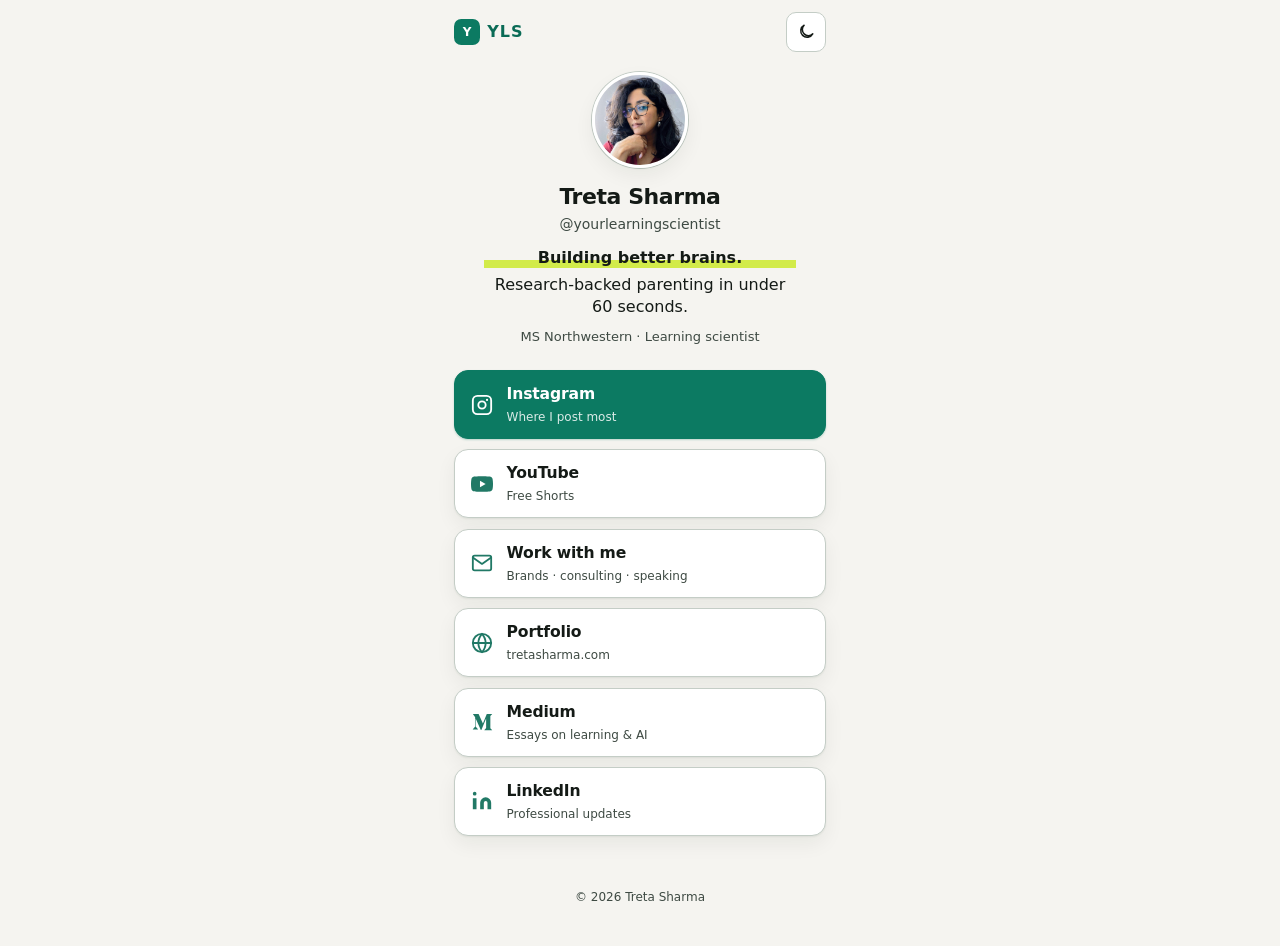
==== index.html @ e8cf8ccd "feat: flat mono icons on all link-in-bio CTAs Row layout with simple SVG marks (IG, YT, mail, globe," ====
<!DOCTYPE html>
<html lang="en">
<head>
  <meta charset="UTF-8" />
  <meta name="viewport" content="width=device-width, initial-scale=1.0" />

  <!-- Primary SEO -->
  <title>Your Learning Scientist — Treta Sharma | Research-Backed Parenting</title>
  <meta name="description" content="Treta Sharma, MS Northwestern (Learning Sciences). Building better brains: research-backed parenting, early childhood learning, screens, and EdTech in short videos parents can use tonight." />
  <meta name="keywords" content="Your Learning Scientist, Treta Sharma, learning sciences, parenting research, early childhood development, screen time, EdTech, Northwestern, cognitive science, educational psychology" />
  <meta name="author" content="Treta Sharma" />
  <meta name="creator" content="Treta Sharma" />
  <meta name="publisher" content="Your Learning Scientist" />
  <meta name="robots" content="index, follow, max-image-preview:large, max-snippet:-1, max-video-preview:-1" />
  <meta name="googlebot" content="index, follow" />
  <meta name="bingbot" content="index, follow" />
  <link rel="canonical" href="https://yourlearningscientist.com/" />

  <!-- Language / geo -->
  <meta name="language" content="English" />
  <meta http-equiv="content-language" content="en" />
  <meta name="geo.region" content="US-CA" />
  <meta name="geo.placename" content="Mountain View" />

  <!-- Open Graph -->
  <meta property="og:type" content="website" />
  <meta property="og:site_name" content="Your Learning Scientist" />
  <meta property="og:locale" content="en_US" />
  <meta property="og:url" content="https://yourlearningscientist.com/" />
  <meta property="og:title" content="Your Learning Scientist — Treta Sharma" />
  <meta property="og:description" content="Building better brains. I speak research. MS Northwestern · Learning Sciences. Research-backed parenting and early childhood learning, in under 60 seconds." />
  <meta property="og:image" content="https://yourlearningscientist.com/assets/images/og-image.jpg" />
  <meta property="og:image:secure_url" content="https://yourlearningscientist.com/assets/images/og-image.jpg" />
  <meta property="og:image:type" content="image/jpeg" />
  <meta property="og:image:width" content="1200" />
  <meta property="og:image:height" content="630" />
  <meta property="og:image:alt" content="Building better brains. Research-backed parenting in under 60 seconds. Watch free Shorts on YouTube — Treta Sharma, Your Learning Scientist." />

  <!-- Twitter / X -->
  <meta name="twitter:card" content="summary_large_image" />
  <meta name="twitter:title" content="Your Learning Scientist — Treta Sharma" />
  <meta name="twitter:description" content="Building better brains. Research-backed parenting in under 60 seconds. Watch free Shorts — Treta Sharma, MS Northwestern." />
  <meta name="twitter:image" content="https://yourlearningscientist.com/assets/images/og-image.jpg" />
  <meta name="twitter:image:alt" content="Building better brains. Research-backed parenting in under 60 seconds. Watch free Shorts on YouTube — Treta Sharma, Your Learning Scientist." />
  <meta name="twitter:url" content="https://yourlearningscientist.com/" />

  <!-- App / mobile -->
  <meta name="application-name" content="Your Learning Scientist" />
  <meta name="apple-mobile-web-app-title" content="YLS" />
  <meta name="apple-mobile-web-app-capable" content="yes" />
  <meta name="apple-mobile-web-app-status-bar-style" content="default" />
  <meta name="mobile-web-app-capable" content="yes" />
  <meta name="format-detection" content="telephone=no" />
  <meta name="theme-color" content="#0C7A62" media="(prefers-color-scheme: light)" />
  <meta name="theme-color" content="#0B100E" media="(prefers-color-scheme: dark)" />
  <meta name="color-scheme" content="light dark" />

  <!-- Icons & manifest -->
  <link rel="icon" type="image/png" sizes="32x32" href="/assets/images/favicon.png" />
  <link rel="icon" type="image/png" sizes="192x192" href="/assets/images/icon-192.png" />
  <link rel="icon" type="image/png" sizes="512x512" href="/assets/images/icon-512.png" />
  <link rel="apple-touch-icon" sizes="180x180" href="/assets/images/apple-touch-icon.png" />
  <link rel="manifest" href="/site.webmanifest" />

  <!-- Social / same-as discovery -->
  <link rel="me" href="https://www.youtube.com/@YourLearningScientist" />
  <link rel="me" href="https://www.instagram.com/yourlearningscientist" />
  <link rel="me" href="https://www.linkedin.com/in/tretasharma" />
  <link rel="me" href="https://tretasharma.com" />

  <!-- Performance -->
  <link rel="preconnect" href="https://api.fontshare.com" crossorigin />
  <link rel="dns-prefetch" href="https://www.instagram.com" />
  <link rel="dns-prefetch" href="https://www.youtube.com" />
  <link href="https://api.fontshare.com/v2/css?f[]=satoshi@500,600,700&display=swap" rel="stylesheet" />
  <link rel="stylesheet" href="/assets/css/style.css" />

  <!-- Structured data: Person + WebSite + ProfilePage -->
  <script type="application/ld+json">
  {
    "@context": "https://schema.org",
    "@graph": [
      {
        "@type": "WebSite",
        "@id": "https://yourlearningscientist.com/#website",
        "url": "https://yourlearningscientist.com/",
        "name": "Your Learning Scientist",
        "description": "Research-backed parenting and early childhood learning from Treta Sharma, MS Northwestern.",
        "inLanguage": "en",
        "publisher": { "@id": "https://yourlearningscientist.com/#person" }
      },
      {
        "@type": "ProfilePage",
        "@id": "https://yourlearningscientist.com/#profilepage",
        "url": "https://yourlearningscientist.com/",
        "name": "Your Learning Scientist — Treta Sharma",
        "isPartOf": { "@id": "https://yourlearningscientist.com/#website" },
        "about": { "@id": "https://yourlearningscientist.com/#person" },
        "mainEntity": { "@id": "https://yourlearningscientist.com/#person" },
        "inLanguage": "en"
      },
      {
        "@type": "Person",
        "@id": "https://yourlearningscientist.com/#person",
        "name": "Treta Sharma",
        "alternateName": ["Your Learning Scientist", "YLS"],
        "url": "https://yourlearningscientist.com/",
        "image": {
          "@type": "ImageObject",
          "url": "https://yourlearningscientist.com/assets/images/channel-avatar.jpg",
          "width": 1200,
          "height": 1200
        },
        "jobTitle": "Learning Scientist",
        "description": "Learning scientist and content creator translating child-development and learning research into practical short videos for parents and educators.",
        "email": "mailto:tretasharma@gmail.com",
        "alumniOf": {
          "@type": "CollegeOrUniversity",
          "name": "Northwestern University",
          "url": "https://www.northwestern.edu/"
        },
        "knowsAbout": [
          "Learning sciences",
          "Early childhood development",
          "Educational technology",
          "Parenting research",
          "Cognitive science",
          "Curriculum design",
          "AI in education"
        ],
        "address": {
          "@type": "PostalAddress",
          "addressLocality": "Mountain View",
          "addressRegion": "CA",
          "addressCountry": "US"
        },
        "sameAs": [
          "https://www.youtube.com/@YourLearningScientist",
          "https://www.youtube.com/channel/UCn2O02ZcnIawo90tQ_4sw7g",
          "https://www.instagram.com/yourlearningscientist",
          "https://www.linkedin.com/in/tretasharma",
          "https://medium.com/@tretasharma",
          "https://tretasharma.com"
        ],
        "worksFor": {
          "@type": "Organization",
          "name": "Your Learning Scientist",
          "url": "https://yourlearningscientist.com/"
        }
      }
    ]
  }
  </script>

  <!-- Apply saved / system theme before paint to avoid flash -->
  <script>
    (function () {
      try {
        var saved = localStorage.getItem('yls-theme');
        var theme = saved === 'light' || saved === 'dark'
          ? saved
          : (window.matchMedia('(prefers-color-scheme: dark)').matches ? 'dark' : 'light');
        document.documentElement.setAttribute('data-theme', theme);
      } catch (e) {}
    })();
  </script>
</head>
<body>
  <a class="skip-link" href="#main">Skip to content</a>

  <header class="topbar">
    <a class="logo" href="#top" aria-label="Your Learning Scientist home">
      <span class="logo-badge" aria-hidden="true">Y</span>
      <span class="logo-word">YLS</span>
    </a>
    <button
      type="button"
      class="theme-toggle"
      id="theme-toggle"
      aria-label="Toggle light / dark mode"
      title="Toggle light / dark"
    >
      <svg class="icon-moon" viewBox="0 0 24 24" fill="none" stroke="currentColor" stroke-width="2" stroke-linecap="round" stroke-linejoin="round" aria-hidden="true">
        <path d="M21 14.5A8.5 8.5 0 1 1 9.5 3a7 7 0 0 0 11.5 11.5z"/>
      </svg>
      <svg class="icon-sun" viewBox="0 0 24 24" fill="none" stroke="currentColor" stroke-width="2" stroke-linecap="round" stroke-linejoin="round" aria-hidden="true">
        <circle cx="12" cy="12" r="4"/>
        <path d="M12 2v2M12 20v2M4.93 4.93l1.41 1.41M17.66 17.66l1.41 1.41M2 12h2M20 12h2M4.93 19.07l1.41-1.41M17.66 6.34l1.41-1.41"/>
      </svg>
    </button>
  </header>

  <main id="main" class="shell">

    <section id="top" class="bio" aria-label="Your Learning Scientist">
      <img
        class="avatar"
        src="/assets/images/channel-avatar.jpg"
        alt="Treta Sharma"
        width="96"
        height="96"
        loading="eager"
        decoding="async"
      />

      <h1 class="name">Treta Sharma</h1>
      <p class="handle">@yourlearningscientist</p>
      <p class="tagline">
        <span class="mark">Building better brains.</span>
        <span class="tagline-sub">Research-backed parenting in under 60 seconds.</span>
      </p>
      <p class="creds">MS Northwestern · Learning scientist</p>

      <nav class="links" aria-label="Links">
        <a
          class="link link-primary"
          href="https://www.instagram.com/yourlearningscientist"
          target="_blank"
          rel="noopener"
        >
          <svg class="link-icon" viewBox="0 0 24 24" width="20" height="20" aria-hidden="true" fill="none" stroke="currentColor" stroke-width="2" stroke-linecap="round" stroke-linejoin="round">
            <rect x="2" y="2" width="20" height="20" rx="5"/>
            <circle cx="12" cy="12" r="4"/>
            <circle cx="17.5" cy="6.5" r="1.2" fill="currentColor" stroke="none"/>
          </svg>
          <span class="link-text">
            <span class="link-label">Instagram</span>
            <span class="link-hint">Where I post most</span>
          </span>
        </a>

        <a
          class="link"
          href="https://www.youtube.com/@YourLearningScientist"
          target="_blank"
          rel="noopener"
        >
          <svg class="link-icon" viewBox="0 0 24 24" width="20" height="20" aria-hidden="true" fill="currentColor">
            <path d="M23.5 6.2a3 3 0 0 0-2.1-2.1C19.5 3.5 12 3.5 12 3.5s-7.5 0-9.4.6A3 3 0 0 0 .5 6.2 31.5 31.5 0 0 0 0 12a31.5 31.5 0 0 0 .5 5.8 3 3 0 0 0 2.1 2.1c1.9.6 9.4.6 9.4.6s7.5 0 9.4-.6a3 3 0 0 0 2.1-2.1A31.5 31.5 0 0 0 24 12a31.5 31.5 0 0 0-.5-5.8zM9.8 15.5v-7l6.2 3.5-6.2 3.5z"/>
          </svg>
          <span class="link-text">
            <span class="link-label">YouTube</span>
            <span class="link-hint">Free Shorts</span>
          </span>
        </a>

        <a
          class="link"
          href="mailto:tretasharma@gmail.com?subject=Brand%20or%20partnership%20enquiry"
        >
          <svg class="link-icon" viewBox="0 0 24 24" width="20" height="20" aria-hidden="true" fill="none" stroke="currentColor" stroke-width="2" stroke-linecap="round" stroke-linejoin="round">
            <path d="M4 4h16c1.1 0 2 .9 2 2v12c0 1.1-.9 2-2 2H4c-1.1 0-2-.9-2-2V6c0-1.1.9-2 2-2z"/>
            <path d="M22 6l-10 7L2 6"/>
          </svg>
          <span class="link-text">
            <span class="link-label">Work with me</span>
            <span class="link-hint">Brands · consulting · speaking</span>
          </span>
        </a>

        <a
          class="link"
          href="https://tretasharma.com"
          target="_blank"
          rel="noopener"
        >
          <svg class="link-icon" viewBox="0 0 24 24" width="20" height="20" aria-hidden="true" fill="none" stroke="currentColor" stroke-width="2" stroke-linecap="round" stroke-linejoin="round">
            <circle cx="12" cy="12" r="10"/>
            <path d="M2 12h20"/>
            <path d="M12 2a15.3 15.3 0 0 1 4 10 15.3 15.3 0 0 1-4 10 15.3 15.3 0 0 1-4-10 15.3 15.3 0 0 1 4-10z"/>
          </svg>
          <span class="link-text">
            <span class="link-label">Portfolio</span>
            <span class="link-hint">tretasharma.com</span>
          </span>
        </a>

        <a
          class="link"
          href="https://medium.com/@tretasharma"
          target="_blank"
          rel="noopener"
        >
          <svg class="link-icon" viewBox="0 0 24 24" width="20" height="20" aria-hidden="true" fill="currentColor">
            <path d="M4.1 6.5c.1-.4 0-.7-.3-.9L2.2 3.6v-.3h6.1l4.7 10.4L17.2 3.3h5.8v.3l-1.7 1.6c-.1.1-.2.3-.2.5v12.8c0 .2.1.4.2.5l1.7 1.6v.3h-8.4v-.3l1.7-1.7c.2-.2.2-.2.2-.5V8.1L11.3 20.7h-.6L5.1 8.1v8.4c0 .3.1.7.4 1l2.1 2.5v.3H2v-.3l2.1-2.5c.3-.3.4-.7.4-1V6.5z"/>
          </svg>
          <span class="link-text">
            <span class="link-label">Medium</span>
            <span class="link-hint">Essays on learning &amp; AI</span>
          </span>
        </a>

        <a
          class="link"
          href="https://www.linkedin.com/in/tretasharma"
          target="_blank"
          rel="noopener"
        >
          <svg class="link-icon" viewBox="0 0 24 24" width="20" height="20" aria-hidden="true" fill="currentColor">
            <path d="M16 8a6 6 0 0 1 6 6v7h-4v-7a2 2 0 0 0-4 0v7h-4v-7a6 6 0 0 1 6-6zM2 9h4v12H2zM4 2a2 2 0 1 1 0 4 2 2 0 0 1 0-4z"/>
          </svg>
          <span class="link-text">
            <span class="link-label">LinkedIn</span>
            <span class="link-hint">Professional updates</span>
          </span>
        </a>
      </nav>
    </section>

    <footer class="footer">
      <p>© 2026 Treta Sharma</p>
    </footer>

  </main>

  <script src="/assets/js/app.js"></script>
</body>
</html>
---- assets/css/style.css ----
/* ==========================================================
   Your Learning Scientist — minimal link-in-bio
   Teal + citron · light/dark · Satoshi
   ========================================================== */

:root,
[data-theme="light"] {
  color-scheme: light;
  --paper: #F5F4F0;
  --surface: #FFFFFF;
  --surface-2: #E7EBE6;
  --ink: #141A16;
  --muted: #3E4A43;
  --brand: #0A6B56;
  --brand-fill: #0C7A62;
  --signal: #0D8A6E;
  --mark: #D2EB4A;
  --mark-ink: #1A2808;
  --rule: #C4CDC6;
  --shadow: 0 1px 2px rgba(20, 26, 22, 0.06), 0 8px 20px rgba(20, 26, 22, 0.06);
}

[data-theme="dark"] {
  color-scheme: dark;
  --paper: #0B100E;
  --surface: #151C19;
  --surface-2: #1C2621;
  --ink: #F0F5F2;
  --muted: #A8B8B0;
  --brand: #5ED9B8;
  --brand-fill: #14967A;
  --signal: #6EE7C5;
  --mark: #D2EB4A;
  --mark-ink: #152008;
  --rule: #2A3630;
  --shadow: 0 1px 2px rgba(0, 0, 0, 0.35), 0 10px 24px rgba(0, 0, 0, 0.3);
}

@media (prefers-color-scheme: dark) {
  :root:not([data-theme="light"]) {
    color-scheme: dark;
    --paper: #0B100E;
    --surface: #151C19;
    --surface-2: #1C2621;
    --ink: #F0F5F2;
    --muted: #A8B8B0;
    --brand: #5ED9B8;
    --brand-fill: #14967A;
    --signal: #6EE7C5;
    --mark: #D2EB4A;
    --mark-ink: #152008;
    --rule: #2A3630;
    --shadow: 0 1px 2px rgba(0, 0, 0, 0.35), 0 10px 24px rgba(0, 0, 0, 0.3);
  }
}

:root {
  --font: 'Satoshi', system-ui, -apple-system, sans-serif;
  --shell: 420px;
  --gutter: 1.25rem;
  --radius: 14px;
}

*, *::before, *::after { box-sizing: border-box; }
* { margin: 0; padding: 0; }

html {
  -webkit-text-size-adjust: 100%;
}

body {
  font-family: var(--font);
  font-size: 16px;
  line-height: 1.5;
  color: var(--ink);
  background: var(--paper);
  min-height: 100vh;
  -webkit-font-smoothing: antialiased;
  transition: background-color 0.2s ease, color 0.2s ease;
}

img { display: block; max-width: 100%; }
a { color: inherit; text-decoration: none; }
button { font: inherit; color: inherit; background: none; border: 0; cursor: pointer; }

::selection {
  background: var(--mark);
  color: var(--mark-ink);
}

:focus-visible {
  outline: 2px solid var(--signal);
  outline-offset: 3px;
}

.skip-link {
  position: absolute;
  left: -9999px;
  top: 0;
  z-index: 100;
  padding: 0.5rem 1rem;
  background: var(--brand-fill);
  color: #fff;
  border-radius: 8px;
  font-weight: 600;
}
.skip-link:focus { left: 1rem; top: 1rem; }

/* Top bar */
.topbar {
  max-width: var(--shell);
  margin: 0 auto;
  padding: 0.75rem var(--gutter);
  display: flex;
  align-items: center;
  justify-content: space-between;
}

.logo {
  display: inline-flex;
  align-items: center;
  gap: 0.45rem;
  font-weight: 700;
  color: var(--brand);
}
.logo-badge {
  display: inline-grid;
  place-items: center;
  width: 1.625rem;
  height: 1.625rem;
  border-radius: 0.45rem;
  background: var(--brand-fill);
  color: #fff;
  font-size: 0.75rem;
  font-weight: 700;
}
.logo-word {
  font-size: 1rem;
  letter-spacing: 0.06em;
}

.theme-toggle {
  display: inline-flex;
  align-items: center;
  justify-content: center;
  width: 40px;
  height: 40px;
  border-radius: 10px;
  border: 1.5px solid var(--rule);
  background: var(--surface);
  color: var(--ink);
  transition: border-color 0.15s ease, color 0.15s ease;
}
.theme-toggle:hover {
  border-color: var(--brand);
  color: var(--brand);
}
.theme-toggle svg {
  width: 18px;
  height: 18px;
  display: block;
}
.theme-toggle .icon-sun { display: none; }
.theme-toggle .icon-moon { display: block; }
[data-theme="dark"] .theme-toggle .icon-sun { display: block; }
[data-theme="dark"] .theme-toggle .icon-moon { display: none; }
@media (prefers-color-scheme: dark) {
  :root:not([data-theme="light"]) .theme-toggle .icon-sun { display: block; }
  :root:not([data-theme="light"]) .theme-toggle .icon-moon { display: none; }
}
[data-theme="light"] .theme-toggle .icon-sun { display: none; }
[data-theme="light"] .theme-toggle .icon-moon { display: block; }

/* Shell */
.shell {
  max-width: var(--shell);
  margin: 0 auto;
  padding: 0.5rem var(--gutter) 2.5rem;
}

/* Bio header */
.bio {
  text-align: center;
}

.avatar {
  width: 96px;
  height: 96px;
  margin: 0 auto 1rem;
  border-radius: 50%;
  object-fit: cover;
  border: 3px solid var(--surface);
  box-shadow: var(--shadow), 0 0 0 1px var(--rule);
}

.name {
  font-size: 1.375rem;
  font-weight: 700;
  letter-spacing: -0.02em;
  line-height: 1.2;
  margin-bottom: 0.2rem;
}

.handle {
  font-size: 0.875rem;
  font-weight: 500;
  color: var(--muted);
  margin-bottom: 0.75rem;
}

.tagline {
  font-size: 1rem;
  font-weight: 600;
  line-height: 1.4;
  max-width: 28ch;
  margin: 0 auto 0.5rem;
  color: var(--ink);
}
.tagline .mark {
  display: block;
  margin-bottom: 0.3rem;
}
.tagline-sub {
  display: block;
  font-weight: 500;
  color: var(--ink);
}

.mark {
  display: inline;
  box-decoration-break: clone;
  -webkit-box-decoration-break: clone;
  background-image: linear-gradient(
    transparent 58%,
    var(--mark) 58%,
    var(--mark) 96%,
    transparent 96%
  );
  padding: 0 0.08em;
}

[data-theme="dark"] .mark {
  background-image: linear-gradient(
    transparent 86%,
    var(--mark) 86%,
    var(--mark) 100%,
    transparent 100%
  );
}
@media (prefers-color-scheme: dark) {
  :root:not([data-theme="light"]) .mark {
    background-image: linear-gradient(
      transparent 86%,
      var(--mark) 86%,
      var(--mark) 100%,
      transparent 100%
    );
  }
}
[data-theme="light"] .mark {
  background-image: linear-gradient(
    transparent 58%,
    var(--mark) 58%,
    var(--mark) 96%,
    transparent 96%
  );
}

.creds {
  font-size: 0.8125rem;
  font-weight: 500;
  color: var(--muted);
  margin-bottom: 1.5rem;
}

/* Link stack */
.links {
  display: flex;
  flex-direction: column;
  gap: 0.65rem;
}

.link {
  display: flex;
  flex-direction: row;
  align-items: center;
  gap: 0.85rem;
  min-height: 56px;
  padding: 0.75rem 1rem;
  background: var(--surface);
  border: 1.5px solid var(--rule);
  border-radius: var(--radius);
  box-shadow: var(--shadow);
  text-align: left;
  transition: border-color 0.15s ease, transform 0.15s ease, box-shadow 0.15s ease;
}
.link:hover {
  border-color: var(--brand);
  transform: translateY(-1px);
}
.link:active {
  transform: translateY(0);
}

/* Flat mono icons: white on primary, brand ink on secondary */
.link-icon {
  flex-shrink: 0;
  width: 22px;
  height: 22px;
  color: var(--brand);
  opacity: 0.9;
}
.link-text {
  display: flex;
  flex-direction: column;
  gap: 0.1rem;
  min-width: 0;
}

.link-primary {
  background: var(--brand-fill);
  border-color: var(--brand-fill);
  color: #fff;
  box-shadow: 0 1px 2px rgba(12, 122, 98, 0.25);
}
.link-primary:hover {
  border-color: var(--brand-fill);
  filter: brightness(1.06);
}
.link-primary .link-icon {
  color: #fff;
  opacity: 1;
}
.link-primary .link-hint {
  color: rgba(255, 255, 255, 0.85);
}

.link-label {
  font-size: 0.975rem;
  font-weight: 700;
  letter-spacing: -0.01em;
}

.link-hint {
  font-size: 0.75rem;
  font-weight: 500;
  color: var(--muted);
}

/* Footer */
.footer {
  margin-top: 2rem;
  padding-top: 1.25rem;
  text-align: center;
  font-size: 0.75rem;
  color: var(--muted);
}

@media (prefers-reduced-motion: reduce) {
  body { transition: none; }
  .link { transition: none; }
  .link:hover { transform: none; }
}

@media (min-width: 480px) {
  :root { --gutter: 1.5rem; }
}
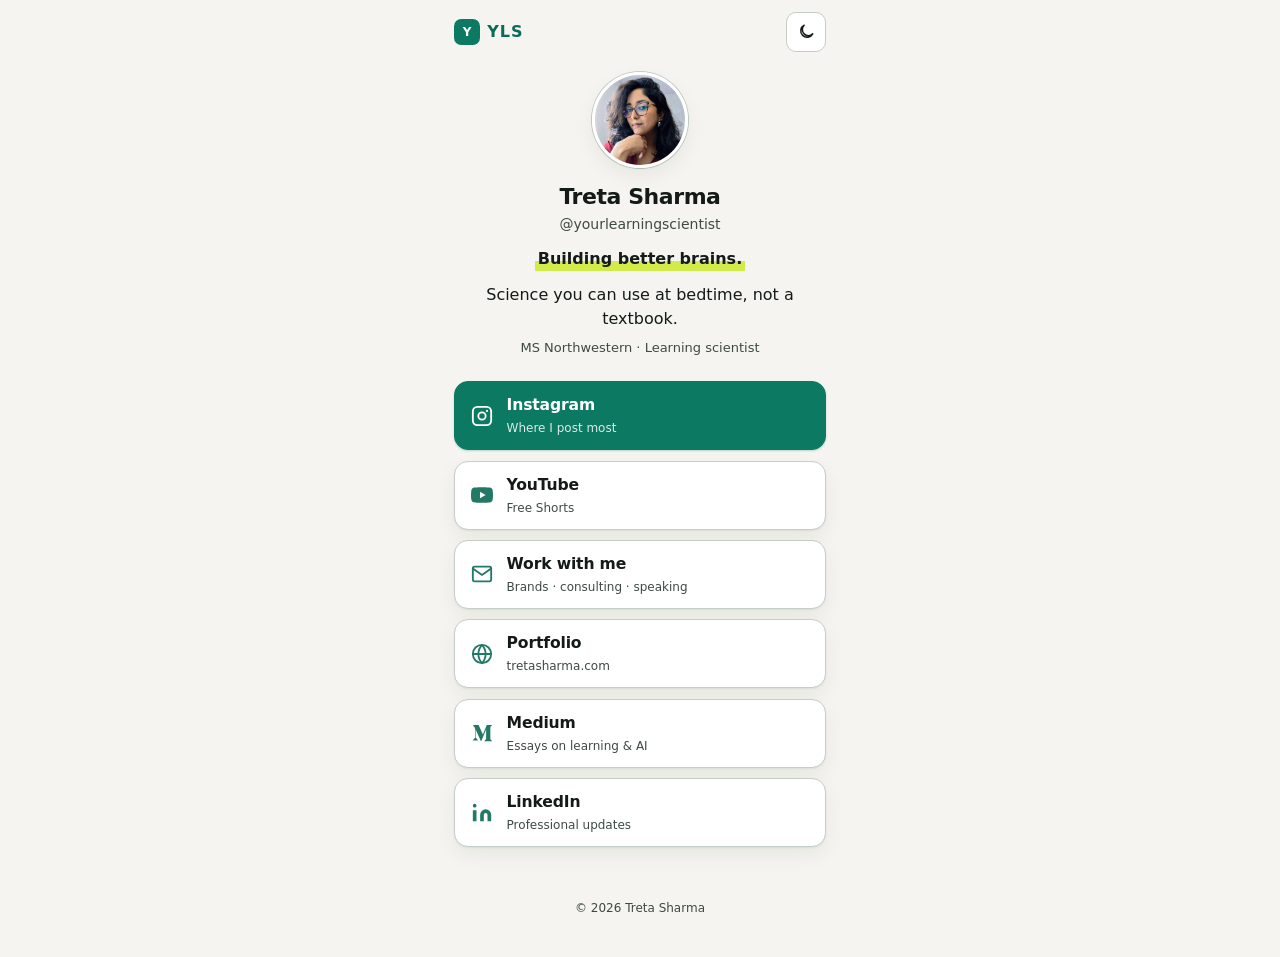
==== commit edfe8b82: "feat: X link, catchier subtitle, more tagline spacing Add @SharmaTreta at the bottom of the stack. S" ====
--- a/index.html
+++ b/index.html
@@ -207,7 +207,7 @@
       <p class="handle">@yourlearningscientist</p>
       <p class="tagline">
         <span class="mark">Building better brains.</span>
-        <span class="tagline-sub">Research-backed parenting in under 60 seconds.</span>
+        <span class="tagline-sub">Science you can use at bedtime, not a textbook.</span>
       </p>
       <p class="creds">MS Northwestern · Learning scientist</p>
 
--- a/assets/css/style.css
+++ b/assets/css/style.css
@@ -217,13 +217,16 @@
   color: var(--ink);
 }
 .tagline .mark {
-  display: block;
-  margin-bottom: 0.3rem;
+  display: inline-block;
+  margin-bottom: 0.55rem;
+  padding: 0.12em 0.2em 0.08em;
 }
 .tagline-sub {
   display: block;
+  margin-top: 0.15rem;
   font-weight: 500;
   color: var(--ink);
+  line-height: 1.45;
 }
 
 .mark {
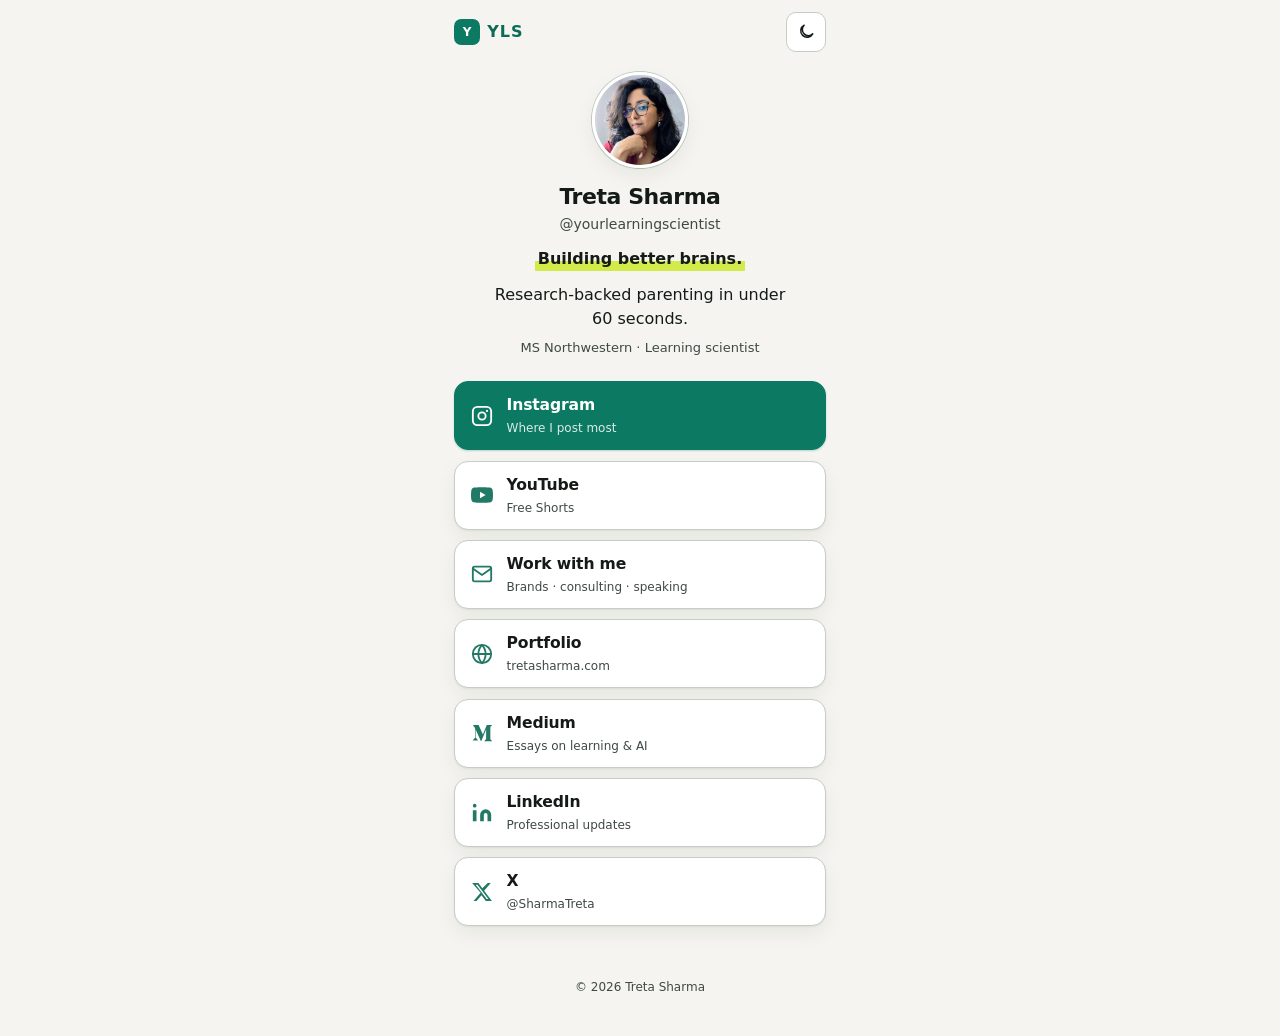
==== commit 590cd50e: "fix: catchy X link hint; restore main tagline" ====
--- a/index.html
+++ b/index.html
@@ -140,6 +140,7 @@
           "https://www.instagram.com/yourlearningscientist",
           "https://www.linkedin.com/in/tretasharma",
           "https://medium.com/@tretasharma",
+          "https://x.com/SharmaTreta",
           "https://tretasharma.com"
         ],
         "worksFor": {
@@ -207,7 +208,7 @@
       <p class="handle">@yourlearningscientist</p>
       <p class="tagline">
         <span class="mark">Building better brains.</span>
-        <span class="tagline-sub">Science you can use at bedtime, not a textbook.</span>
+        <span class="tagline-sub">Research-backed parenting in under 60 seconds.</span>
       </p>
       <p class="creds">MS Northwestern · Learning scientist</p>
 
@@ -304,6 +305,21 @@
             <span class="link-hint">Professional updates</span>
           </span>
         </a>
+
+        <a
+          class="link"
+          href="https://x.com/SharmaTreta"
+          target="_blank"
+          rel="noopener"
+        >
+          <svg class="link-icon" viewBox="0 0 24 24" width="18" height="18" aria-hidden="true" fill="currentColor">
+            <path d="M18.244 2.25h3.308l-7.227 8.26 8.502 11.24H16.17l-4.714-6.231-5.401 6.231H2.744l7.725-8.835L1.254 2.25H8.08l4.253 5.622L18.244 2.25zm-1.161 17.52h1.833L7.084 4.126H5.117L17.083 19.77z"/>
+          </svg>
+          <span class="link-text">
+            <span class="link-label">X</span>
+            <span class="link-hint">@SharmaTreta</span>
+          </span>
+        </a>
       </nav>
     </section>
 
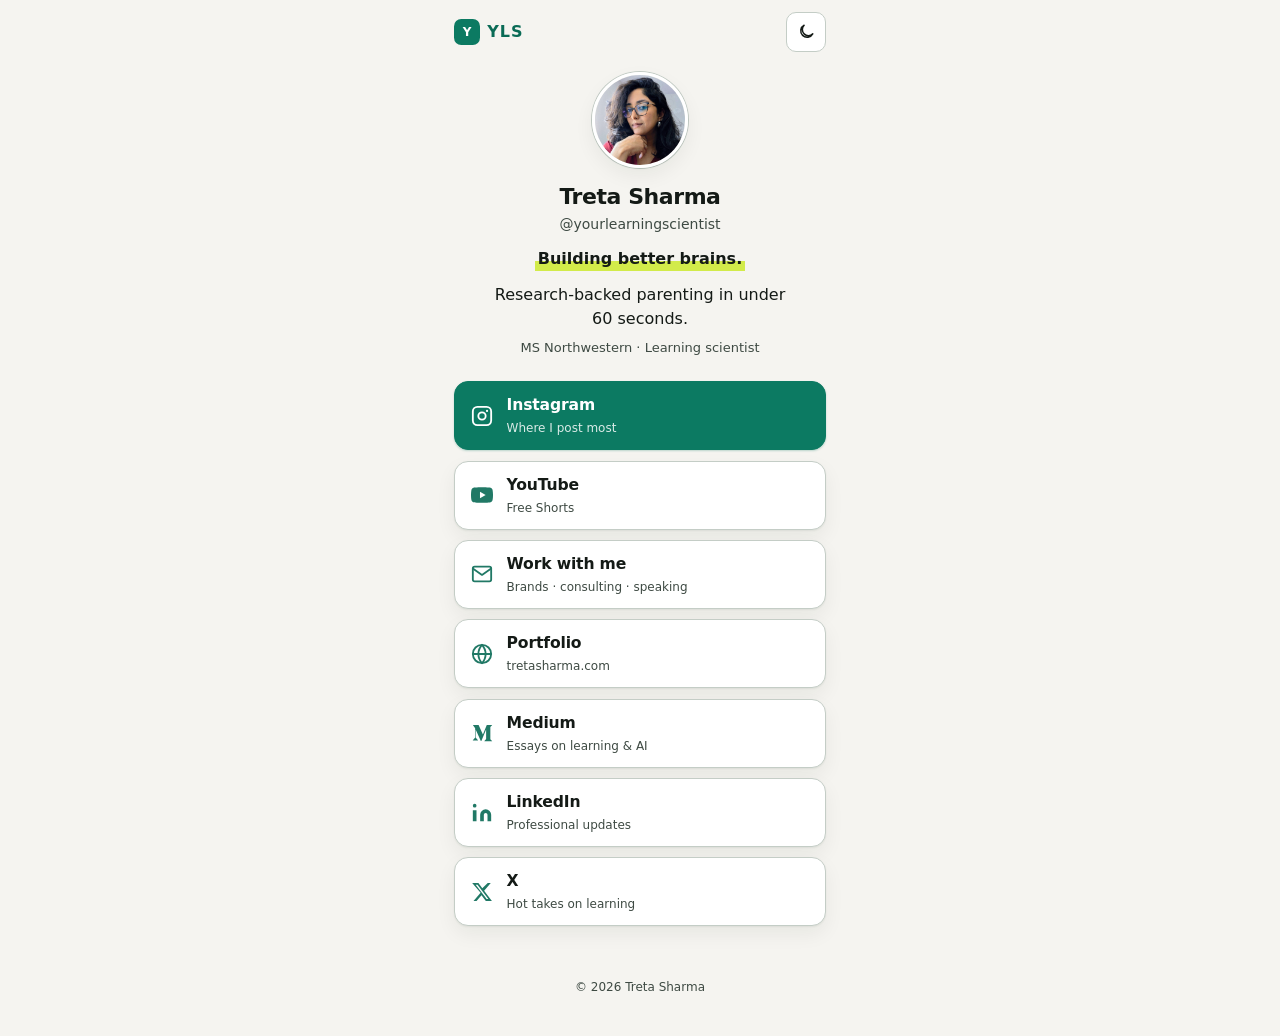
==== commit 0877cd04: "docs: add preview screenshots for the PR Capture mobile light/dark and desktop light of the final li" ====
--- a/index.html
+++ b/index.html
@@ -317,7 +317,7 @@
           </svg>
           <span class="link-text">
             <span class="link-label">X</span>
-            <span class="link-hint">@SharmaTreta</span>
+            <span class="link-hint">Hot takes on learning</span>
           </span>
         </a>
       </nav>
